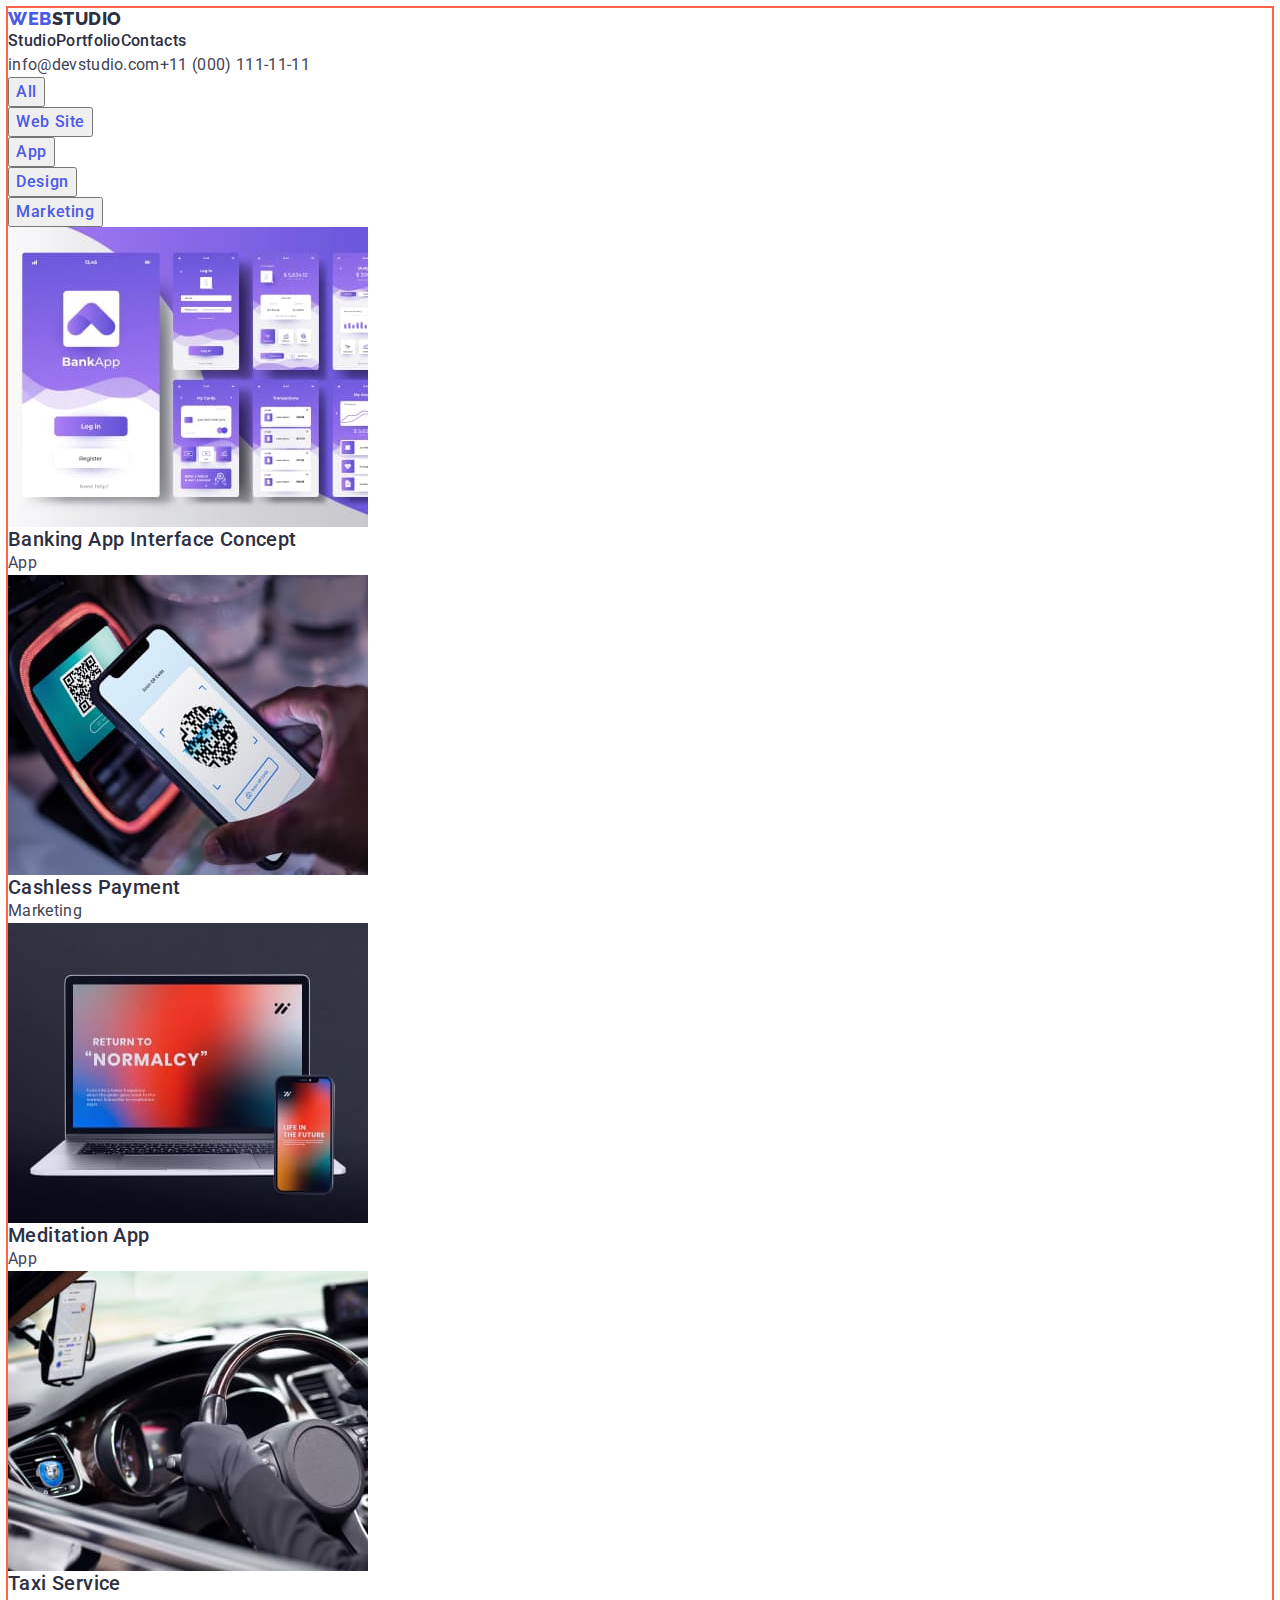
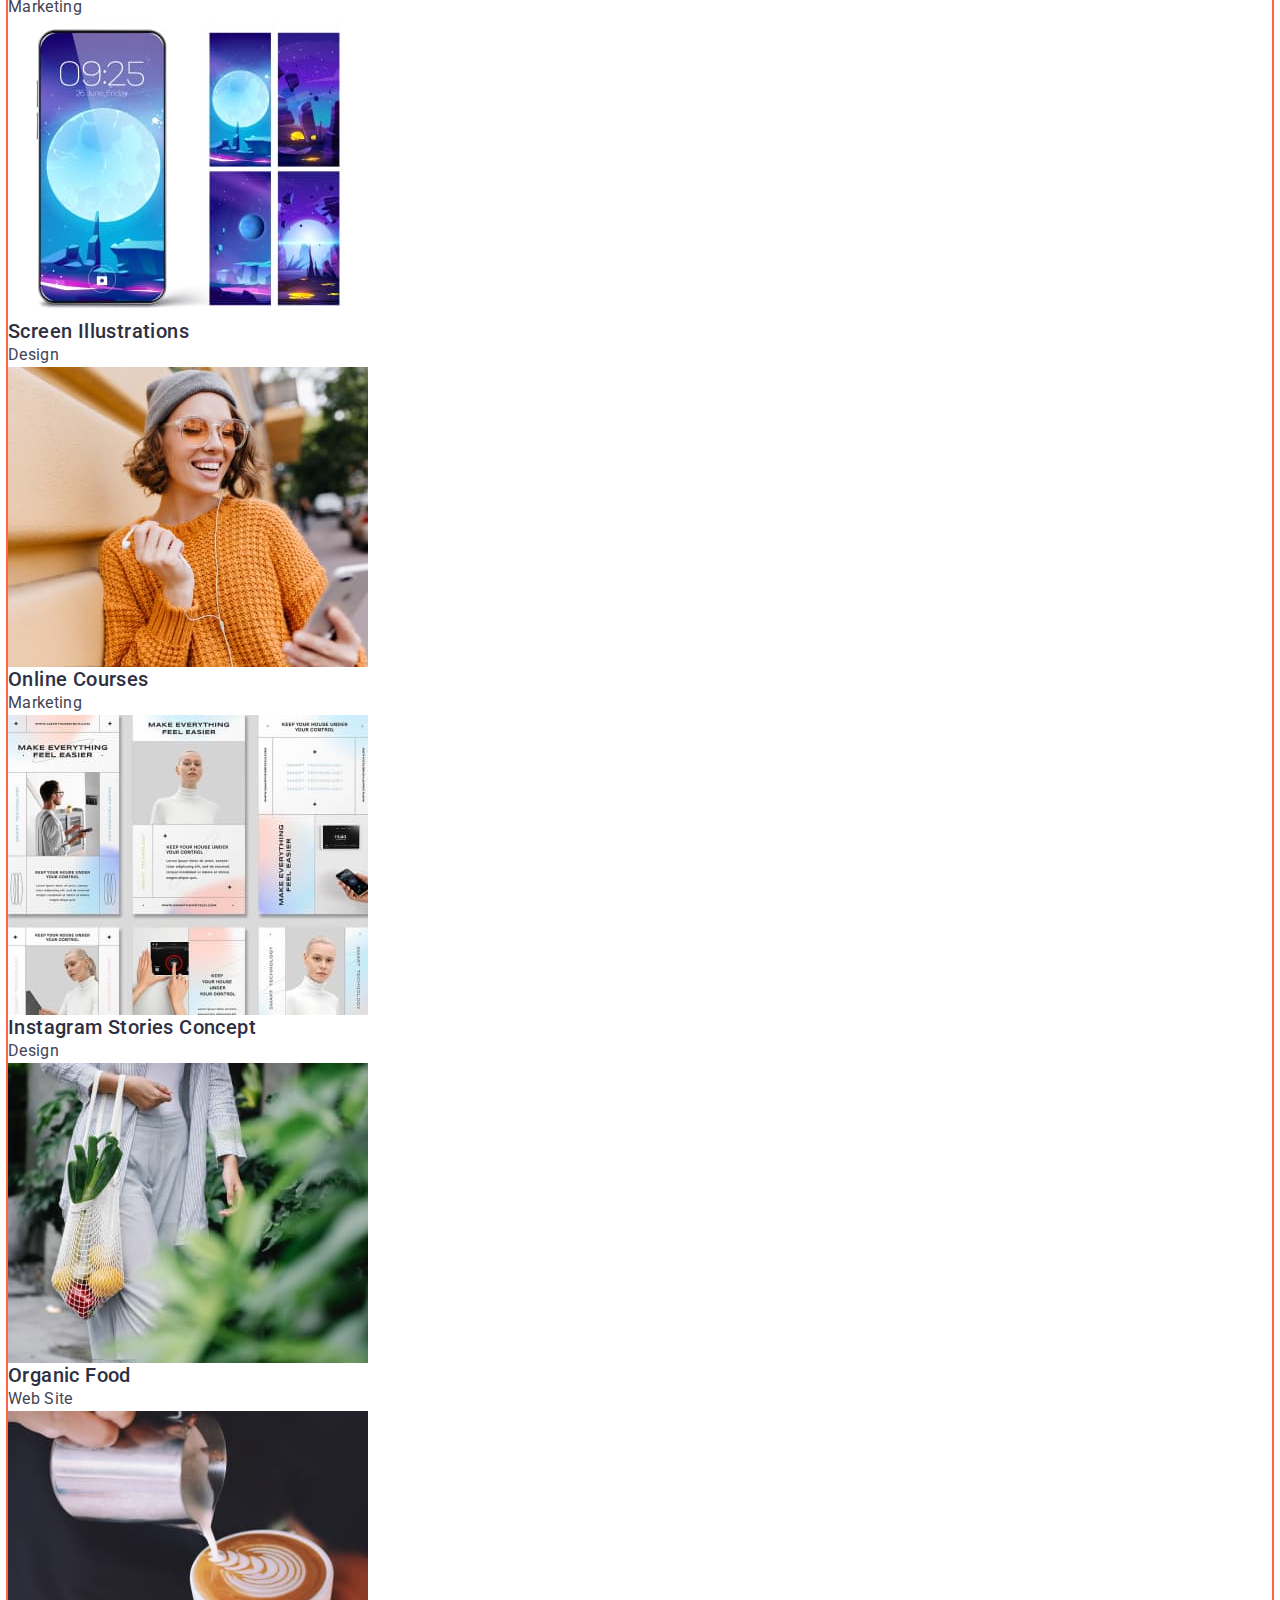
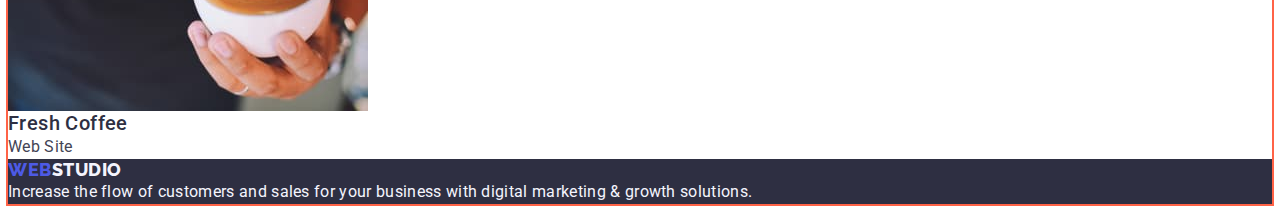
==== portfolio.html @ eedcb32e "Initial commit" ====
<!DOCTYPE html>
<html lang="en">
  <head>
    <meta charset="UTF-8" />
    <meta http-equiv="X-UA-Compatible" content="IE=edge" />
    <meta name="viewport" content="width=device-width, initial-scale=1.0" />
    <title>Portfolio</title>
    <link rel="preconnect" href="https://fonts.googleapis.com" />
    <link rel="preconnect" href="https://fonts.gstatic.com" crossorigin />
    <link
      href="https://fonts.googleapis.com/css2?family=Raleway:wght@800&family=Roboto:wght@400;500;700;900&display=swap"
      rel="stylesheet"
    />
    <link rel="stylesheet" href="./css/styles.css" />
  </head>
  <body>
    <header class="header">
      <nav class="nav">
        <a href="./index.html" class="header-logo link"
          >WEB<span class="header-logo-item">Studio</span></a
        >
        <ul class="header-list list">
          <li class="header-item">
            <a class="header-link link" href="./index.html">Studio</a>
          </li>
          <li class="header-item">
            <a class="header-link link" href="./portfolio.html">Portfolio</a>
          </li>
          <li class="header-item">
            <a class="header-link link" href="">Contacts</a>
          </li>
        </ul>
      </nav>
      <address class="address">
        <ul class="address-list list">
          <li class="address-item">
            <a class="address-link link" href="mailto:info@devstudio.com"
              >info@devstudio.com</a
            >
          </li>
          <li class="address-item">
            <a class="address-link link" href="tel:+110001111111"
              >+11 (000) 111-11-11</a
            >
          </li>
        </ul>
      </address>
    </header>
    <main>
      <section class="products">
        <h1 hidden class="products-title">products</h1>
        <ul class="filters-list list">
          <li class="filters-list-item">
            <button type="button" class="filters-btn">All</button>
          </li>
          <li class="filters-list-item">
            <button type="button" class="filters-btn">Web Site</button>
          </li>
          <li class="filters-list-item">
            <button type="button" class="filters-btn">App</button>
          </li>
          <li class="filters-list-item">
            <button type="button" class="filters-btn">Design</button>
          </li>
          <li class="filters-list-item">
            <button type="button" class="filters-btn">Marketing</button>
          </li>
        </ul>
        <ul class="products-list list">
          <li class="products-list-item">
            <a href="" class="products-link link">
              <img
                src="./images/img-bankingapp.jpg"
                alt="Banking App Interface Concept"
                width="360"
                height="300"
              />
              <h2 class="products-item-title">Banking App Interface Concept</h2>
              <p class="products-item-text">App</p></a
            >
          </li>
          <li class="products-list-item">
            <a href="" class="products-link link">
              <img
                src="./images/img-cashlesspayment.jpg"
                alt="Cashless Payment"
                width="360"
                height="300"
              />
              <h2 class="products-item-title">Cashless Payment</h2>
              <p class="products-item-text">Marketing</p></a
            >
          </li>
          <li class="products-list-item">
            <a href="" class="products-link link">
              <img
                src="./images/img-meditationapp.jpg"
                alt="Meditation App"
                width="360"
                height="300"
              />
              <h2 class="products-item-title">Meditation App</h2>
              <p class="products-item-text">App</p></a
            >
          </li>
          <li class="products-list-item">
            <a href="" class="products-link link">
              <img
                src="./images/img-taxiservice.jpg"
                alt="Taxi Service"
                width="360"
                height="300"
              />
              <h2 class="products-item-title">Taxi Service</h2>
              <p class="products-item-text">Marketing</p></a
            >
          </li>
          <li class="products-list-item">
            <a href="" class="products-link link">
              <img
                src="./images/img-screenillustrations.jpg"
                alt="Screen Illustrations"
                width="360"
                height="300"
              />
              <h2 class="products-item-title">Screen Illustrations</h2>
              <p class="products-item-text">Design</p></a
            >
          </li>
          <li class="products-list-item">
            <a href="" class="products-link link">
              <img
                src="./images/img-onlinecourses.jpg"
                alt="Online Courses"
                width="360"
                height="300"
              />
              <h2 class="products-item-title">Online Courses</h2>
              <p class="products-item-text">Marketing</p></a
            >
          </li>
          <li class="products-list-item">
            <a href="" class="products-link link">
              <img
                src="./images/img-instastoriesconcept.jpg"
                alt="Instagram Stories Concept"
                width="360"
                height="300"
              />
              <h2 class="products-item-title">Instagram Stories Concept</h2>
              <p class="products-item-text">Design</p></a
            >
          </li>
          <li class="products-list-item">
            <a href="" class="products-link link">
              <img
                src="./images/img-organicfood.jpg"
                alt="Organic Food"
                width="360"
                height="300"
              />
              <h2 class="products-item-title">Organic Food</h2>
              <p class="products-item-text">Web Site</p></a
            >
          </li>
          <li class="products-list-item">
            <a href="" class="products-link link">
              <img
                src="./images/img-freshcoffee.jpg"
                alt="Fresh Coffee"
                width="360"
                height="300"
              />
              <h2 class="products-item-title">Fresh Coffee</h2>
              <p class="products-item-text">Web Site</p></a
            >
          </li>
        </ul>
      </section>
    </main>
    <footer class="footer">
      <a href="./index.html" class="footer-logo link"
        >Web<span class="footer-logo-item">Studio</span></a
      >
      <p class="footer-text">
        Increase the flow of customers and sales for your business with digital
        marketing & growth solutions.
      </p>
    </footer>
  </body>
</html>
---- css/styles.css ----
html {
    box-sizing: border-box;
}

:root {
    --primary-text-color: #2E2F42;
    --secondary-text-color: #434455;
    --primary-accent-color: #4D5AE5;
    --secondary-accent-color: #404bbf;
    --primary-white-color: #FFFFFF;
    --secondary-white-color: #F4F4FD;
    --logo-color: #4D5AE5;
}

body {
background-color: #FFFFFF;
color: #434455;
font-family: 'Roboto', sans-serif; 
outline: 2px solid tomato;
}

/* --------------HEADER-------------- */

.header-logo {
font-family: 'Raleway', sans-serif;
    font-weight: 800;
    font-size: 18px;
    line-height: 1.17;
    display: flex;
    align-items: center;
    letter-spacing: 0.03em;
    text-transform: uppercase;
    color: var(--logo-color);
}

.link {
text-decoration: none;
}

.header-logo-item {
    color: var(--primary-text-color);
}

.list {
    list-style: none;
    margin: 0;
    padding: 0;
}

h1,h2,h3,h4,h5,h6,p {
    margin: 0;
}

ul {
    padding-left: 0;
    margin: 0;
}

address {
    font-style: normal;
}

button {
    cursor: pointer;
}

.container {
    margin: 0 auto;
    outline: 2px solid red;
}

img {
    display: block;
}

.header-list {
    display: flex;
}

.header-link {
    display: block;
    font-weight: 500;
        font-size: 16px;
        line-height: 1.5;   
        letter-spacing: 0.02em; 
        color: var(--primary-text-color);
}

.header-link:hover,
.header-link:focus {
color: var(--secondary-accent-color);
}

.address-list {
    display: flex;
}

.address-link {
    display: block;
        font-size: 16px;
        line-height: 1.5;
        letter-spacing: 0.02em;
        color: var(--secondary-text-color);
}

.address-link:hover,
.address-link:focus {
    color: var(--secondary-accent-color);
}

/** -------------------------MAIN-PAGE------------------------- */
/* --------------HERO-------------- */

.hero {
    background-color: var(--primary-text-color);
}

.hero-title {
        font-size: 56px;
        line-height: 1.07;
        text-align: center;
        letter-spacing: 0.02em; 
        color: var(--primary-white-color);
}

.hero-btn {
    font-family: inherit;
    font-weight: 500;
        font-size: 16px;
        line-height: 1.5;
        display: flex;
        align-items: center;
        letter-spacing: 0.04em;
        color: var(--primary-white-color);
        background-color: var(--primary-accent-color);
}

.hero-btn:hover,
.hero-btn:focus {
    color: var(--primary-white-color);
    background-color: var(--secondary-accent-color);
}

/* --------------ABOUT-------------- */

.about-item-title {
    font-weight: 500;
        font-size: 20px;
        line-height: 1.2;
        letter-spacing: 0.02em;
        color: var(--primary-text-color);
}

.about-item-text {
    font-size: 16px;
        line-height: 1.5;
        letter-spacing: 0.02em;
        color: var(--secondary-text-color);
}

/* --------------FUNCTIONS-------------- */

.functions-title {
    font-size: 36px;
        line-height: 1.11;
        text-align: center;
        letter-spacing: 0.02em;
        text-transform: capitalize;
        color: var(--primary-text-color);
}


/* --------------TEAM-------------- */

.team-title {
    font-size: 36px;
        line-height: 1.11;
        text-align: center;
        letter-spacing: 0.02em;
        text-transform: capitalize;
        color: var(--primary-text-color);
}

.team-img-name {
    font-weight: 500;
        font-size: 20px;
        line-height: 1.2;
        text-align: center;
        letter-spacing: 0.02em;
        color: var(--primary-text-color);
}

.team-img-text {
    font-size: 16px;
        line-height: 1.5;
        text-align: center;
        letter-spacing: 0.02em;
        color: var(--secondary-text-color);
}

/** -------------------------PORTFOLIO------------------------- */
/* --------------PRODUCTS-------------- */

.filters-btn {
    font-family: inherit;
    font-weight: 500;
    font-size: 16px;
    line-height: 1.5;
    display: flex;
    align-items: center;
    text-align: center;
    letter-spacing: 0.04em;
    color: var(--primary-accent-color);
    cursor: pointer;
}

.filters-btn:hover,
.filters-btn:focus {
    background-color: var(--secondary-accent-color);
    color: var(--primary-white-color);
}

.products-item-title {
    font-weight: 500;
        font-size: 20px;
        line-height: 1.2;
        letter-spacing: 0.02em;
        color: var(--primary-text-color);
}

.products-item-text {
    font-size: 16px;
        line-height: 1.5;
        letter-spacing: 0.02em;
        color: var(--secondary-text-color);
}

/* --------------FOOTER-------------- */

.footer {
    background-color: var(--primary-text-color);
}

.footer-logo {
    font-family: 'Raleway', sans-serif;
        font-weight: 800;
        font-size: 18px;
        line-height: 1.17;
        display: flex;
        align-items: center;
        letter-spacing: 0.03em;
        text-transform: uppercase;
        color: var(--logo-color);
}

.footer-logo-item {
    color: var(--secondary-white-color);
}

.footer-text {
font-size: 16px;
    line-height: 1.5;
    letter-spacing: 0.02em;
    color: var(--secondary-white-color);
}
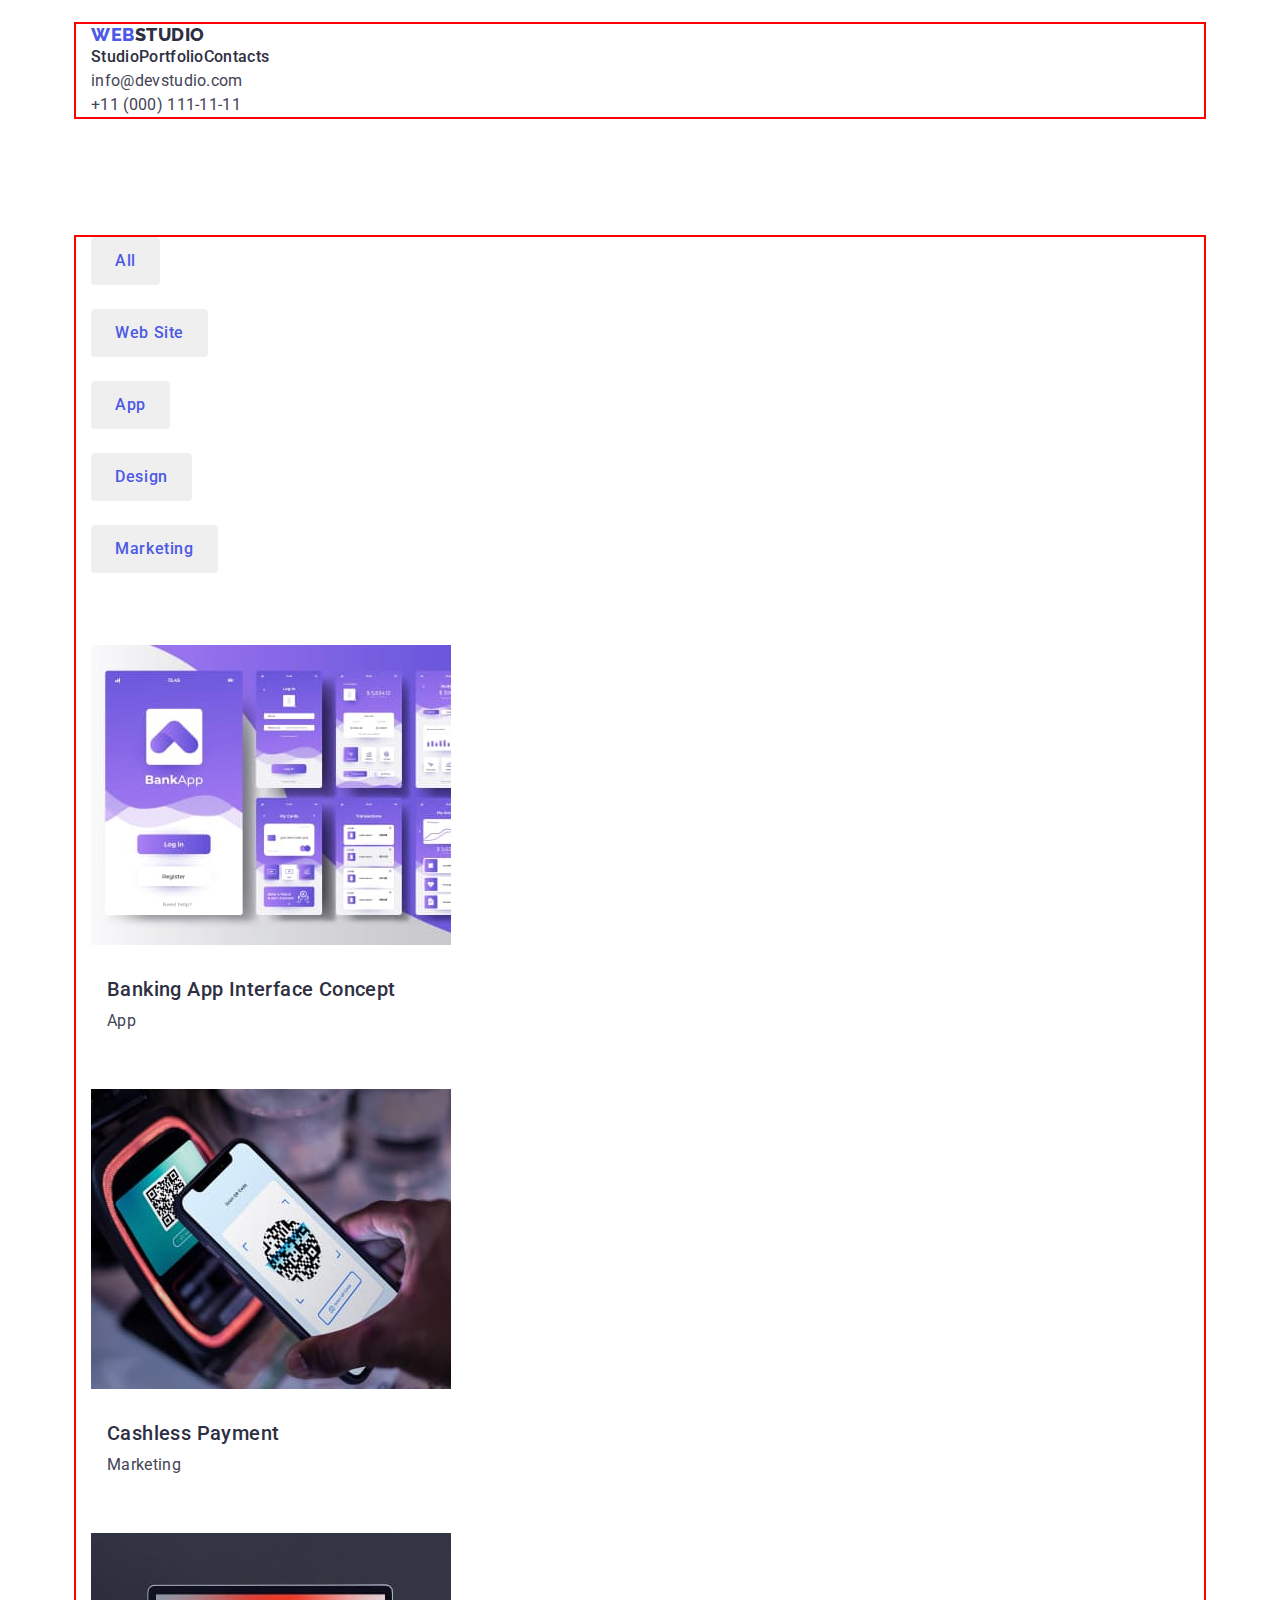
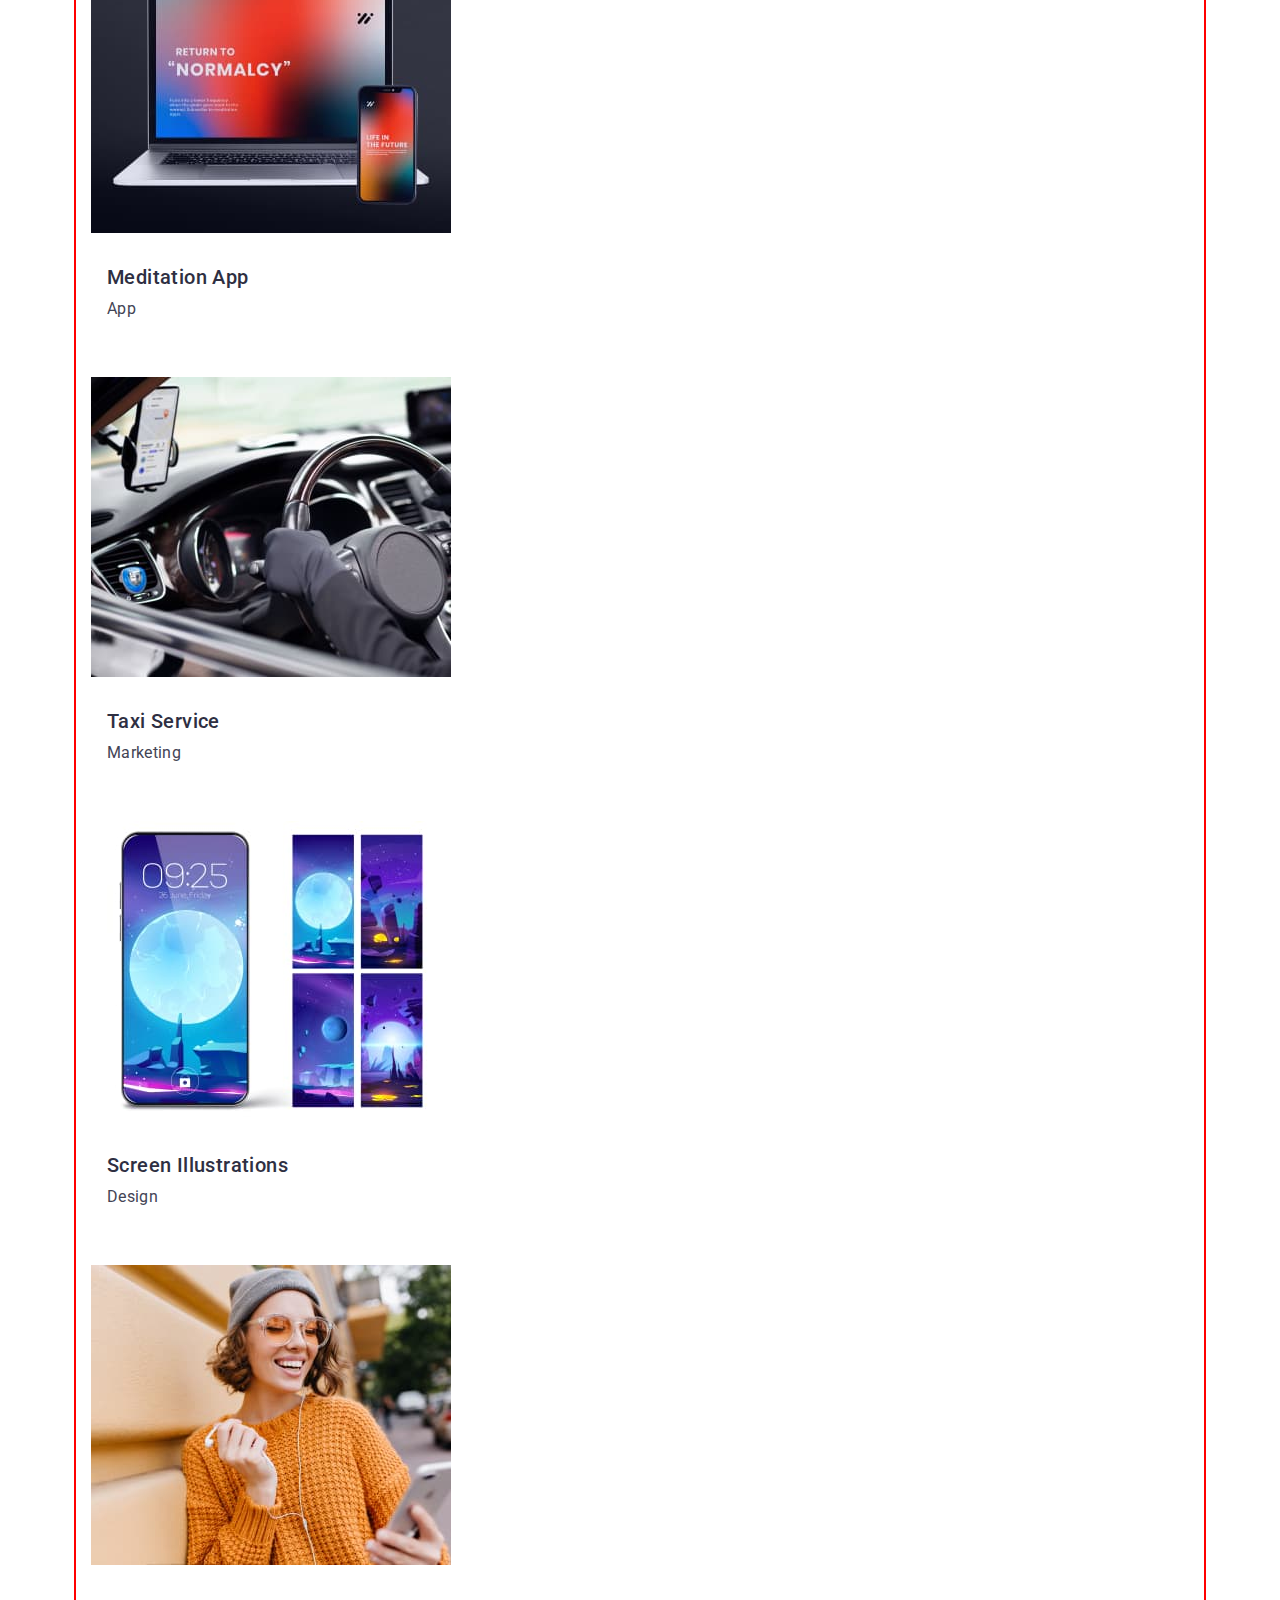
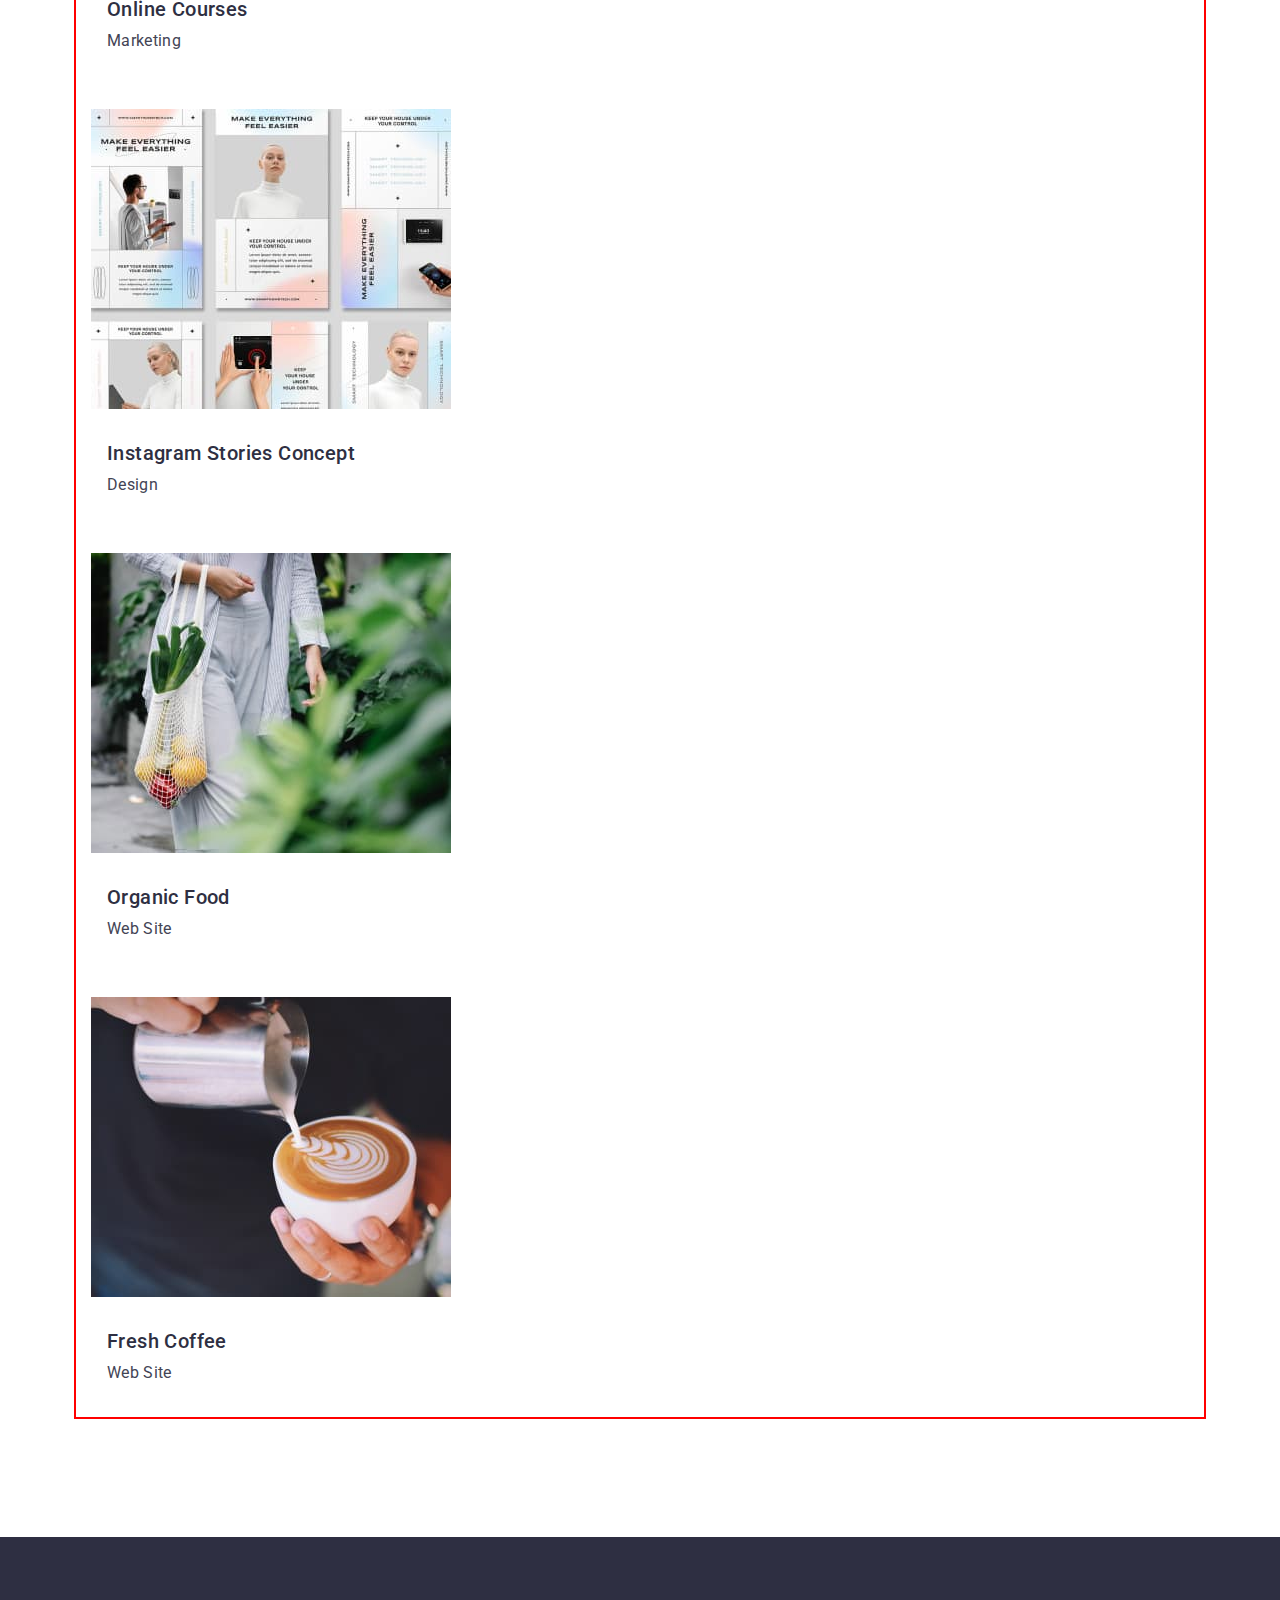
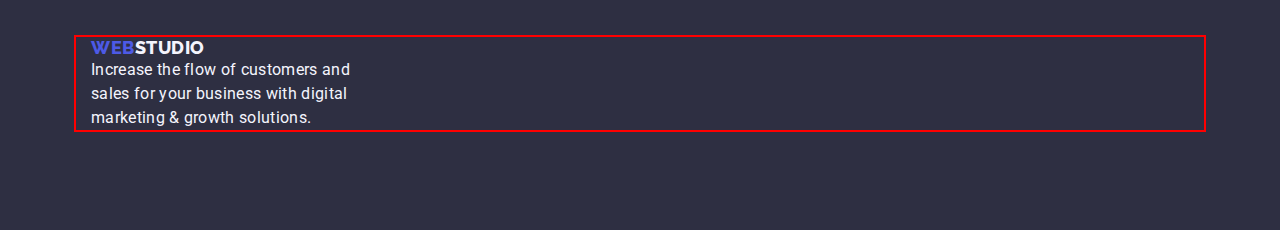
==== commit 9e3b263d: "create block-model" ====
--- a/portfolio.html
+++ b/portfolio.html
@@ -11,181 +11,193 @@
       href="https://fonts.googleapis.com/css2?family=Raleway:wght@800&family=Roboto:wght@400;500;700;900&display=swap"
       rel="stylesheet"
     />
+    <link
+      rel="stylesheet"
+      href="https://cdnjs.cloudflare.com/ajax/libs/modern-normalize/1.1.0/modern-normalize.min.css"
+    />
     <link rel="stylesheet" href="./css/styles.css" />
   </head>
   <body>
-    <header class="header">
-      <nav class="nav">
-        <a href="./index.html" class="header-logo link"
-          >WEB<span class="header-logo-item">Studio</span></a
-        >
-        <ul class="header-list list">
-          <li class="header-item">
-            <a class="header-link link" href="./index.html">Studio</a>
-          </li>
-          <li class="header-item">
-            <a class="header-link link" href="./portfolio.html">Portfolio</a>
-          </li>
-          <li class="header-item">
-            <a class="header-link link" href="">Contacts</a>
-          </li>
-        </ul>
-      </nav>
-      <address class="address">
-        <ul class="address-list list">
-          <li class="address-item">
-            <a class="address-link link" href="mailto:info@devstudio.com"
-              >info@devstudio.com</a
-            >
-          </li>
-          <li class="address-item">
-            <a class="address-link link" href="tel:+110001111111"
-              >+11 (000) 111-11-11</a
-            >
-          </li>
-        </ul>
-      </address>
+    <header class="header-portfolio">
+      <div class="container header-container">
+        <nav class="nav">
+          <a href="./index.html" class="header-logo link"
+            >WEB<span class="header-logo-item">Studio</span></a
+          >
+          <ul class="header-list list">
+            <li class="header-item">
+              <a class="header-link link" href="./index.html">Studio</a>
+            </li>
+            <li class="header-item">
+              <a class="header-link link" href="./portfolio.html">Portfolio</a>
+            </li>
+            <li class="header-item">
+              <a class="header-link link" href="">Contacts</a>
+            </li>
+          </ul>
+        </nav>
+        <address class="address">
+          <ul class="address-list list">
+            <li class="address-item">
+              <a class="address-link link" href="mailto:info@devstudio.com"
+                >info@devstudio.com</a
+              >
+            </li>
+            <li class="address-item">
+              <a class="address-link link" href="tel:+110001111111"
+                >+11 (000) 111-11-11</a
+              >
+            </li>
+          </ul>
+        </address>
+      </div>
     </header>
     <main>
       <section class="products">
-        <h1 hidden class="products-title">products</h1>
-        <ul class="filters-list list">
-          <li class="filters-list-item">
-            <button type="button" class="filters-btn">All</button>
-          </li>
-          <li class="filters-list-item">
-            <button type="button" class="filters-btn">Web Site</button>
-          </li>
-          <li class="filters-list-item">
-            <button type="button" class="filters-btn">App</button>
-          </li>
-          <li class="filters-list-item">
-            <button type="button" class="filters-btn">Design</button>
-          </li>
-          <li class="filters-list-item">
-            <button type="button" class="filters-btn">Marketing</button>
-          </li>
-        </ul>
-        <ul class="products-list list">
-          <li class="products-list-item">
-            <a href="" class="products-link link">
-              <img
-                src="./images/img-bankingapp.jpg"
-                alt="Banking App Interface Concept"
-                width="360"
-                height="300"
-              />
-              <h2 class="products-item-title">Banking App Interface Concept</h2>
-              <p class="products-item-text">App</p></a
-            >
-          </li>
-          <li class="products-list-item">
-            <a href="" class="products-link link">
-              <img
-                src="./images/img-cashlesspayment.jpg"
-                alt="Cashless Payment"
-                width="360"
-                height="300"
-              />
-              <h2 class="products-item-title">Cashless Payment</h2>
-              <p class="products-item-text">Marketing</p></a
-            >
-          </li>
-          <li class="products-list-item">
-            <a href="" class="products-link link">
-              <img
-                src="./images/img-meditationapp.jpg"
-                alt="Meditation App"
-                width="360"
-                height="300"
-              />
-              <h2 class="products-item-title">Meditation App</h2>
-              <p class="products-item-text">App</p></a
-            >
-          </li>
-          <li class="products-list-item">
-            <a href="" class="products-link link">
-              <img
-                src="./images/img-taxiservice.jpg"
-                alt="Taxi Service"
-                width="360"
-                height="300"
-              />
-              <h2 class="products-item-title">Taxi Service</h2>
-              <p class="products-item-text">Marketing</p></a
-            >
-          </li>
-          <li class="products-list-item">
-            <a href="" class="products-link link">
-              <img
-                src="./images/img-screenillustrations.jpg"
-                alt="Screen Illustrations"
-                width="360"
-                height="300"
-              />
-              <h2 class="products-item-title">Screen Illustrations</h2>
-              <p class="products-item-text">Design</p></a
-            >
-          </li>
-          <li class="products-list-item">
-            <a href="" class="products-link link">
-              <img
-                src="./images/img-onlinecourses.jpg"
-                alt="Online Courses"
-                width="360"
-                height="300"
-              />
-              <h2 class="products-item-title">Online Courses</h2>
-              <p class="products-item-text">Marketing</p></a
-            >
-          </li>
-          <li class="products-list-item">
-            <a href="" class="products-link link">
-              <img
-                src="./images/img-instastoriesconcept.jpg"
-                alt="Instagram Stories Concept"
-                width="360"
-                height="300"
-              />
-              <h2 class="products-item-title">Instagram Stories Concept</h2>
-              <p class="products-item-text">Design</p></a
-            >
-          </li>
-          <li class="products-list-item">
-            <a href="" class="products-link link">
-              <img
-                src="./images/img-organicfood.jpg"
-                alt="Organic Food"
-                width="360"
-                height="300"
-              />
-              <h2 class="products-item-title">Organic Food</h2>
-              <p class="products-item-text">Web Site</p></a
-            >
-          </li>
-          <li class="products-list-item">
-            <a href="" class="products-link link">
-              <img
-                src="./images/img-freshcoffee.jpg"
-                alt="Fresh Coffee"
-                width="360"
-                height="300"
-              />
-              <h2 class="products-item-title">Fresh Coffee</h2>
-              <p class="products-item-text">Web Site</p></a
-            >
-          </li>
-        </ul>
+        <div class="container">
+          <h1 hidden class="products-title">products</h1>
+          <ul class="filters-list list">
+            <li class="filters-list-item">
+              <button type="button" class="filters-btn">All</button>
+            </li>
+            <li class="filters-list-item">
+              <button type="button" class="filters-btn">Web Site</button>
+            </li>
+            <li class="filters-list-item">
+              <button type="button" class="filters-btn">App</button>
+            </li>
+            <li class="filters-list-item">
+              <button type="button" class="filters-btn">Design</button>
+            </li>
+            <li class="filters-list-item">
+              <button type="button" class="filters-btn">Marketing</button>
+            </li>
+          </ul>
+          <ul class="products-list list">
+            <li class="products-list-item">
+              <a href="" class="products-link link">
+                <img
+                  src="./images/img-bankingapp.jpg"
+                  alt="Banking App Interface Concept"
+                  width="360"
+                  height="300"
+                />
+                <h2 class="products-item-title">
+                  Banking App Interface Concept
+                </h2>
+                <p class="products-item-text">App</p></a
+              >
+            </li>
+            <li class="products-list-item">
+              <a href="" class="products-link link">
+                <img
+                  src="./images/img-cashlesspayment.jpg"
+                  alt="Cashless Payment"
+                  width="360"
+                  height="300"
+                />
+                <h2 class="products-item-title">Cashless Payment</h2>
+                <p class="products-item-text">Marketing</p></a
+              >
+            </li>
+            <li class="products-list-item">
+              <a href="" class="products-link link">
+                <img
+                  src="./images/img-meditationapp.jpg"
+                  alt="Meditation App"
+                  width="360"
+                  height="300"
+                />
+                <h2 class="products-item-title">Meditation App</h2>
+                <p class="products-item-text">App</p></a
+              >
+            </li>
+            <li class="products-list-item">
+              <a href="" class="products-link link">
+                <img
+                  src="./images/img-taxiservice.jpg"
+                  alt="Taxi Service"
+                  width="360"
+                  height="300"
+                />
+                <h2 class="products-item-title">Taxi Service</h2>
+                <p class="products-item-text">Marketing</p></a
+              >
+            </li>
+            <li class="products-list-item">
+              <a href="" class="products-link link">
+                <img
+                  src="./images/img-screenillustrations.jpg"
+                  alt="Screen Illustrations"
+                  width="360"
+                  height="300"
+                />
+                <h2 class="products-item-title">Screen Illustrations</h2>
+                <p class="products-item-text">Design</p></a
+              >
+            </li>
+            <li class="products-list-item">
+              <a href="" class="products-link link">
+                <img
+                  src="./images/img-onlinecourses.jpg"
+                  alt="Online Courses"
+                  width="360"
+                  height="300"
+                />
+                <h2 class="products-item-title">Online Courses</h2>
+                <p class="products-item-text">Marketing</p></a
+              >
+            </li>
+            <li class="products-list-item">
+              <a href="" class="products-link link">
+                <img
+                  src="./images/img-instastoriesconcept.jpg"
+                  alt="Instagram Stories Concept"
+                  width="360"
+                  height="300"
+                />
+                <h2 class="products-item-title">Instagram Stories Concept</h2>
+                <p class="products-item-text">Design</p></a
+              >
+            </li>
+            <li class="products-list-item">
+              <a href="" class="products-link link">
+                <img
+                  src="./images/img-organicfood.jpg"
+                  alt="Organic Food"
+                  width="360"
+                  height="300"
+                />
+                <h2 class="products-item-title">Organic Food</h2>
+                <p class="products-item-text">Web Site</p></a
+              >
+            </li>
+            <li class="products-list-item">
+              <a href="" class="products-link link">
+                <img
+                  src="./images/img-freshcoffee.jpg"
+                  alt="Fresh Coffee"
+                  width="360"
+                  height="300"
+                />
+                <h2 class="products-item-title">Fresh Coffee</h2>
+                <p class="products-item-text">Web Site</p></a
+              >
+            </li>
+          </ul>
+        </div>
       </section>
     </main>
     <footer class="footer">
-      <a href="./index.html" class="footer-logo link"
-        >Web<span class="footer-logo-item">Studio</span></a
-      >
-      <p class="footer-text">
-        Increase the flow of customers and sales for your business with digital
-        marketing & growth solutions.
-      </p>
+      <div class="container">
+        <a href="./index.html" class="footer-logo link"
+          >Web<span class="footer-logo-item">Studio</span></a
+        >
+        <p class="footer-text">
+          Increase the flow of customers and sales for your business with
+          digital marketing & growth solutions.
+        </p>
+      </div>
     </footer>
   </body>
 </html>
--- a/css/styles.css
+++ b/css/styles.css
@@ -1,7 +1,3 @@
-html {
-    box-sizing: border-box;
-}
-
 :root {
     --primary-text-color: #2E2F42;
     --secondary-text-color: #434455;
@@ -15,62 +11,82 @@
 body {
 background-color: #FFFFFF;
 color: #434455;
-font-family: 'Roboto', sans-serif; 
-outline: 2px solid tomato;
-}
+font-family: 'Roboto', sans-serif;
+}
+
+.link {
+    text-decoration: none;
+}
+
+.list {
+    list-style: none;
+    margin: 0;
+    padding: 0;
+}
+
+h1,
+h2,
+h3,
+h4,
+h5,
+h6,
+p {
+    margin: 0;
+}
+
+ul {
+    padding-left: 0;
+    margin: 0;
+}
+
+.header {
+    padding-top: 24px;
+    padding-bottom: 24px;
+}
+
+address {
+    font-style: normal;
+}
+
+button {
+    cursor: pointer;
+}
+
+img {
+    display: block;
+}
+
+.container {
+    width: 1128px;
+    padding-left: 15px;
+    padding-right: 15px;
+    margin-right: auto;
+    margin-left: auto;
+    outline: 2px solid red;
+}
+
+/* .main-nav {
+display: flex;
+align-items: center;
+justify-content: space-between;
+} */
 
 /* --------------HEADER-------------- */
 
 .header-logo {
+    display: flex;
 font-family: 'Raleway', sans-serif;
     font-weight: 800;
     font-size: 18px;
     line-height: 1.17;
-    display: flex;
     align-items: center;
     letter-spacing: 0.03em;
     text-transform: uppercase;
     color: var(--logo-color);
 }
 
-.link {
-text-decoration: none;
-}
-
 .header-logo-item {
     color: var(--primary-text-color);
-}
-
-.list {
-    list-style: none;
-    margin: 0;
-    padding: 0;
-}
-
-h1,h2,h3,h4,h5,h6,p {
-    margin: 0;
-}
-
-ul {
-    padding-left: 0;
-    margin: 0;
-}
-
-address {
-    font-style: normal;
-}
-
-button {
-    cursor: pointer;
-}
-
-.container {
-    margin: 0 auto;
-    outline: 2px solid red;
-}
-
-img {
-    display: block;
 }
 
 .header-list {
@@ -91,9 +107,9 @@
 color: var(--secondary-accent-color);
 }
 
-.address-list {
+/* .address-list {
     display: flex;
-}
+} */
 
 .address-link {
     display: block;
@@ -113,9 +129,14 @@
 
 .hero {
     background-color: var(--primary-text-color);
+    padding-top: 188px;
+    padding-bottom: 292px;
 }
 
 .hero-title {
+    max-width: 496px;
+        margin-left: auto;
+        margin-right: auto;
         font-size: 56px;
         line-height: 1.07;
         text-align: center;
@@ -124,11 +145,18 @@
 }
 
 .hero-btn {
+    display: block;
+    margin-left: auto;
+    margin-right: auto;
+    margin-top: 48px;
+    padding: 16px 32px;
+    border: 1.6px solid var(--primary-accent-color);
+    border-radius: 4px;
+
     font-family: inherit;
     font-weight: 500;
         font-size: 16px;
         line-height: 1.5;
-        display: flex;
         align-items: center;
         letter-spacing: 0.04em;
         color: var(--primary-white-color);
@@ -143,6 +171,15 @@
 
 /* --------------ABOUT-------------- */
 
+.about {
+    padding-top: 120px;
+    padding-bottom: 120px;
+}
+
+.about-item:not(:last-child) {
+    margin-bottom: 24px;
+}
+
 .about-item-title {
     font-weight: 500;
         font-size: 20px;
@@ -160,7 +197,12 @@
 
 /* --------------FUNCTIONS-------------- */
 
+.functions {
+    padding-bottom: 120px;
+}
+
 .functions-title {
+    margin-bottom: 72px;
     font-size: 36px;
         line-height: 1.11;
         text-align: center;
@@ -169,10 +211,20 @@
         color: var(--primary-text-color);
 }
 
+.functions-item:not(:last-child) {
+    margin-bottom: 24px;
+}
+
 
 /* --------------TEAM-------------- */
 
+.team {
+    padding-top: 120px;
+    padding-bottom: 120px;
+}
+
 .team-title {
+    margin-bottom: 72px;
     font-size: 36px;
         line-height: 1.11;
         text-align: center;
@@ -181,27 +233,56 @@
         color: var(--primary-text-color);
 }
 
+.team-list-item:not(:last-child) {
+    margin-bottom: 24px;
+}
+
 .team-img-name {
+    margin-bottom: 8px;
+}
+
+.team-img-name {
+    padding-left: 65px;
+    padding-right: 65px;
+    padding-top: 32px;
     font-weight: 500;
         font-size: 20px;
         line-height: 1.2;
-        text-align: center;
         letter-spacing: 0.02em;
         color: var(--primary-text-color);
 }
 
 .team-img-text {
+    padding-left: 65px;
+    padding-right: 65px;
+    padding-bottom: 32px;
     font-size: 16px;
         line-height: 1.5;
-        text-align: center;
         letter-spacing: 0.02em;
         color: var(--secondary-text-color);
 }
 
 /** -------------------------PORTFOLIO------------------------- */
+
+/* --------------HEADER--------------- */
+
+.header-portfolio {
+    padding-top: 24px;
+    padding-bottom: 24px;
+}
+
 /* --------------PRODUCTS-------------- */
 
+.products {
+    padding-top: 96px;
+    padding-bottom: 120px;
+}
+
 .filters-btn {
+    display: block;
+    padding: 12px 24px;
+    border-radius: 4px;
+    border: 1.6 solid var(--primary-accent-color);
     font-family: inherit;
     font-weight: 500;
     font-size: 16px;
@@ -220,8 +301,25 @@
     color: var(--primary-white-color);
 }
 
+.filters-list {
+margin-bottom: 72px;
+}
+
+.filters-list-item:not(:last-child) {
+    margin-bottom: 24px;
+}
+
+.products-list-item:not(:last-child) {
+    margin-bottom: 24px;
+}
+
+
 .products-item-title {
-    font-weight: 500;
+    padding-top: 32px;
+    padding-right: 54px;
+    padding-left: 16px;
+    font-weight: 500;
+    margin-bottom: 8px;
         font-size: 20px;
         line-height: 1.2;
         letter-spacing: 0.02em;
@@ -229,6 +327,8 @@
 }
 
 .products-item-text {
+    padding-bottom: 32px;
+    padding-left: 16px;
     font-size: 16px;
         line-height: 1.5;
         letter-spacing: 0.02em;
@@ -238,6 +338,8 @@
 /* --------------FOOTER-------------- */
 
 .footer {
+    padding-top: 100px;
+    padding-bottom: 100px;
     background-color: var(--primary-text-color);
 }
 
@@ -258,6 +360,7 @@
 }
 
 .footer-text {
+    max-width: 264px;
 font-size: 16px;
     line-height: 1.5;
     letter-spacing: 0.02em;
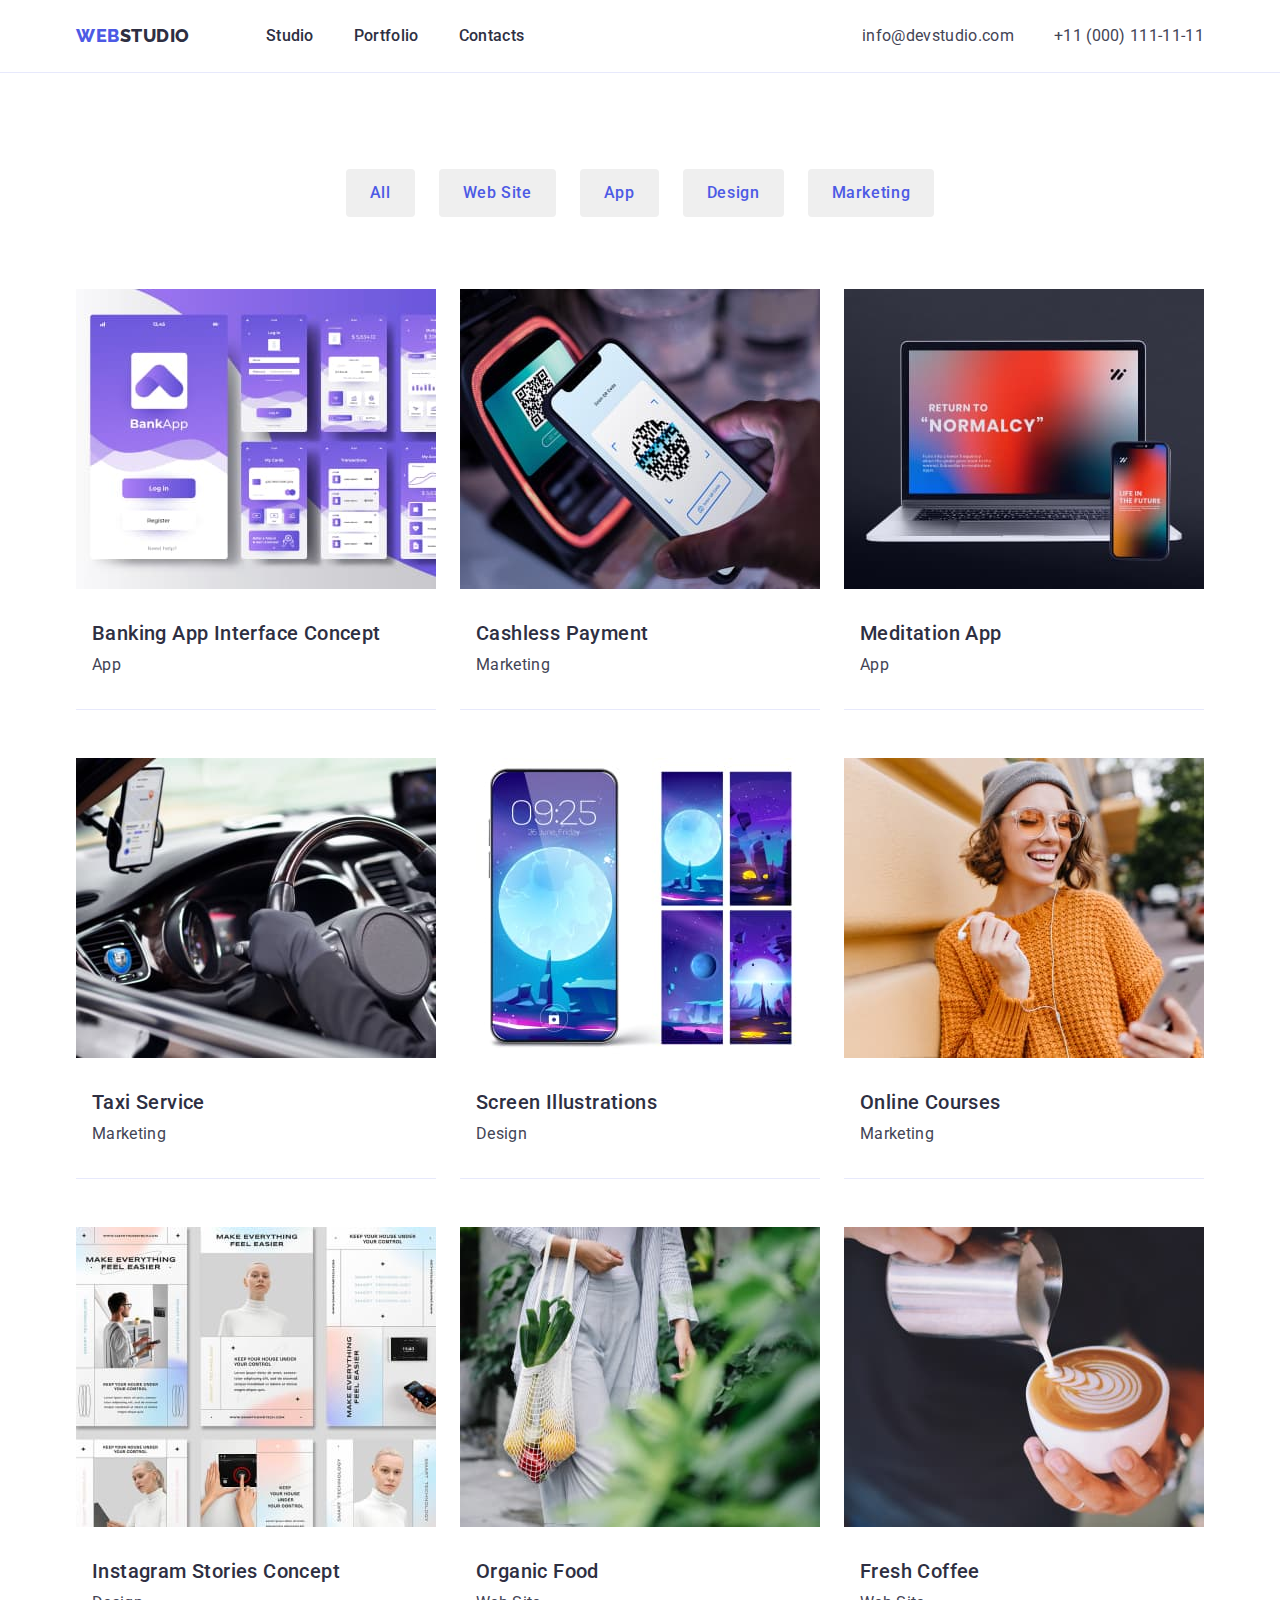
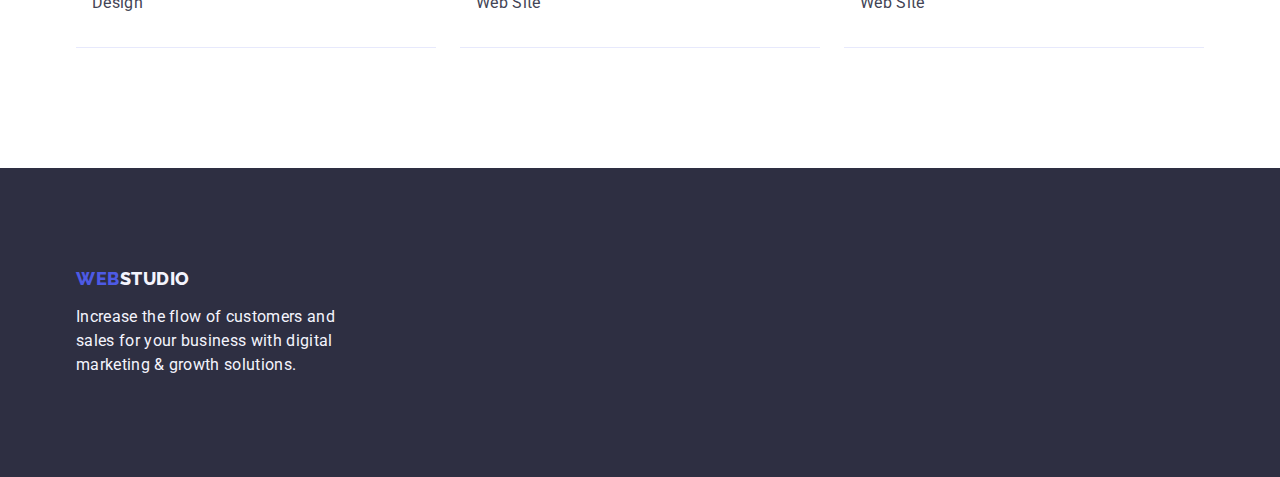
==== commit ca2ebfbb: "update hw-3" ====
--- a/portfolio.html
+++ b/portfolio.html
@@ -82,11 +82,13 @@
                   width="360"
                   height="300"
                 />
-                <h2 class="products-item-title">
-                  Banking App Interface Concept
-                </h2>
-                <p class="products-item-text">App</p></a
-              >
+                <div class="products-list-description">
+                  <h2 class="products-item-title">
+                    Banking App Interface Concept
+                  </h2>
+                  <p class="products-item-text">App</p>
+                </div>
+              </a>
             </li>
             <li class="products-list-item">
               <a href="" class="products-link link">
@@ -96,9 +98,11 @@
                   width="360"
                   height="300"
                 />
-                <h2 class="products-item-title">Cashless Payment</h2>
-                <p class="products-item-text">Marketing</p></a
-              >
+                <div class="products-list-description">
+                  <h2 class="products-item-title">Cashless Payment</h2>
+                  <p class="products-item-text">Marketing</p>
+                </div>
+              </a>
             </li>
             <li class="products-list-item">
               <a href="" class="products-link link">
@@ -108,9 +112,11 @@
                   width="360"
                   height="300"
                 />
-                <h2 class="products-item-title">Meditation App</h2>
-                <p class="products-item-text">App</p></a
-              >
+                <div class="products-list-description">
+                  <h2 class="products-item-title">Meditation App</h2>
+                  <p class="products-item-text">App</p>
+                </div>
+              </a>
             </li>
             <li class="products-list-item">
               <a href="" class="products-link link">
@@ -120,9 +126,11 @@
                   width="360"
                   height="300"
                 />
-                <h2 class="products-item-title">Taxi Service</h2>
-                <p class="products-item-text">Marketing</p></a
-              >
+                <div class="products-list-description">
+                  <h2 class="products-item-title">Taxi Service</h2>
+                  <p class="products-item-text">Marketing</p>
+                </div>
+              </a>
             </li>
             <li class="products-list-item">
               <a href="" class="products-link link">
@@ -132,9 +140,11 @@
                   width="360"
                   height="300"
                 />
-                <h2 class="products-item-title">Screen Illustrations</h2>
-                <p class="products-item-text">Design</p></a
-              >
+                <div class="products-list-description">
+                  <h2 class="products-item-title">Screen Illustrations</h2>
+                  <p class="products-item-text">Design</p>
+                </div>
+              </a>
             </li>
             <li class="products-list-item">
               <a href="" class="products-link link">
@@ -144,9 +154,11 @@
                   width="360"
                   height="300"
                 />
-                <h2 class="products-item-title">Online Courses</h2>
-                <p class="products-item-text">Marketing</p></a
-              >
+                <div class="products-list-description">
+                  <h2 class="products-item-title">Online Courses</h2>
+                  <p class="products-item-text">Marketing</p>
+                </div>
+              </a>
             </li>
             <li class="products-list-item">
               <a href="" class="products-link link">
@@ -156,9 +168,11 @@
                   width="360"
                   height="300"
                 />
-                <h2 class="products-item-title">Instagram Stories Concept</h2>
-                <p class="products-item-text">Design</p></a
-              >
+                <div class="products-list-description">
+                  <h2 class="products-item-title">Instagram Stories Concept</h2>
+                  <p class="products-item-text">Design</p>
+                </div>
+              </a>
             </li>
             <li class="products-list-item">
               <a href="" class="products-link link">
@@ -168,9 +182,11 @@
                   width="360"
                   height="300"
                 />
-                <h2 class="products-item-title">Organic Food</h2>
-                <p class="products-item-text">Web Site</p></a
-              >
+                <div class="products-list-description">
+                  <h2 class="products-item-title">Organic Food</h2>
+                  <p class="products-item-text">Web Site</p>
+                </div>
+              </a>
             </li>
             <li class="products-list-item">
               <a href="" class="products-link link">
@@ -180,9 +196,11 @@
                   width="360"
                   height="300"
                 />
-                <h2 class="products-item-title">Fresh Coffee</h2>
-                <p class="products-item-text">Web Site</p></a
-              >
+                <div class="products-list-description">
+                  <h2 class="products-item-title">Fresh Coffee</h2>
+                  <p class="products-item-text">Web Site</p>
+                </div>
+              </a>
             </li>
           </ul>
         </div>
--- a/css/styles.css
+++ b/css/styles.css
@@ -39,9 +39,10 @@
     margin: 0;
 }
 
-.header {
+header {
     padding-top: 24px;
     padding-bottom: 24px;
+    border-bottom: 1px solid #E7E9FC;
 }
 
 address {
@@ -54,27 +55,32 @@
 
 img {
     display: block;
+    max-width: 100%;
 }
 
 .container {
-    width: 1128px;
+    width: 1158px;
     padding-left: 15px;
     padding-right: 15px;
     margin-right: auto;
     margin-left: auto;
-    outline: 2px solid red;
-}
-
-/* .main-nav {
-display: flex;
-align-items: center;
-justify-content: space-between;
-} */
+    /* outline: 2px solid red; */
+}
 
 /* --------------HEADER-------------- */
 
+.header-container {
+    display: flex;
+    justify-content: space-between;
+}
+
+.nav {
+    display: flex;
+    align-items: center;
+}
+
 .header-logo {
-    display: flex;
+    margin-right: 76px;
 font-family: 'Raleway', sans-serif;
     font-weight: 800;
     font-size: 18px;
@@ -91,6 +97,7 @@
 
 .header-list {
     display: flex;
+    gap: 40px;
 }
 
 .header-link {
@@ -107,9 +114,10 @@
 color: var(--secondary-accent-color);
 }
 
-/* .address-list {
-    display: flex;
-} */
+.address-list {
+    display: flex;
+    gap: 40px;
+}
 
 .address-link {
     display: block;
@@ -130,7 +138,7 @@
 .hero {
     background-color: var(--primary-text-color);
     padding-top: 188px;
-    padding-bottom: 292px;
+    padding-bottom: 188px;
 }
 
 .hero-title {
@@ -146,10 +154,11 @@
 
 .hero-btn {
     display: block;
+    min-width: 169px;
+    height: 56px;
     margin-left: auto;
     margin-right: auto;
     margin-top: 48px;
-    padding: 16px 32px;
     border: 1.6px solid var(--primary-accent-color);
     border-radius: 4px;
 
@@ -174,13 +183,22 @@
 .about {
     padding-top: 120px;
     padding-bottom: 120px;
-}
-
-.about-item:not(:last-child) {
-    margin-bottom: 24px;
+    margin-left: auto;
+    margin-right: auto;
+}
+
+.about-list {
+    display: flex;
+    justify-content: space-between;
+}
+
+.about-item {
+    width: 264px;
+    flex-basis: calc((100% - 72px) / 4);
 }
 
 .about-item-title {
+    margin-bottom: 8px;
     font-weight: 500;
         font-size: 20px;
         line-height: 1.2;
@@ -211,10 +229,10 @@
         color: var(--primary-text-color);
 }
 
-.functions-item:not(:last-child) {
-    margin-bottom: 24px;
-}
-
+.functions-list {
+    display: flex;
+    gap: 24px;
+}
 
 /* --------------TEAM-------------- */
 
@@ -233,8 +251,13 @@
         color: var(--primary-text-color);
 }
 
-.team-list-item:not(:last-child) {
-    margin-bottom: 24px;
+.team-list{
+display: flex;
+gap: 24px;
+}
+
+.team-list-description {
+    text-align: center;
 }
 
 .team-img-name {
@@ -242,9 +265,9 @@
 }
 
 .team-img-name {
-    padding-left: 65px;
+    /* padding-left: 65px;
     padding-right: 65px;
-    padding-top: 32px;
+    padding-top: 32px; */
     font-weight: 500;
         font-size: 20px;
         line-height: 1.2;
@@ -253,9 +276,9 @@
 }
 
 .team-img-text {
-    padding-left: 65px;
+    /* padding-left: 65px;
     padding-right: 65px;
-    padding-bottom: 32px;
+    padding-bottom: 32px; */
     font-size: 16px;
         line-height: 1.5;
         letter-spacing: 0.02em;
@@ -271,11 +294,18 @@
     padding-bottom: 24px;
 }
 
-/* --------------PRODUCTS-------------- */
+/* --------------FILTERS-PRODUCTS-------------- */
 
 .products {
     padding-top: 96px;
     padding-bottom: 120px;
+}
+
+.filters-list {
+    display: flex;
+    gap: 24px;
+    justify-content: center;
+    margin-bottom: 72px;
 }
 
 .filters-btn {
@@ -301,23 +331,25 @@
     color: var(--primary-white-color);
 }
 
-.filters-list {
-margin-bottom: 72px;
-}
-
-.filters-list-item:not(:last-child) {
-    margin-bottom: 24px;
-}
-
-.products-list-item:not(:last-child) {
-    margin-bottom: 24px;
-}
-
+.products-list {
+    display: flex;
+    flex-wrap: wrap;
+    column-gap: 24px;
+    row-gap: 48px;
+    padding: 0;
+}
+
+.products-list-description {
+    padding: 32px 16px;
+}
+
+.products-list-item {
+    max-width: 360px;
+    flex-basis: calc((100% - 48px) / 3);
+    border-bottom: 1px solid #E7E9FC;
+}
 
 .products-item-title {
-    padding-top: 32px;
-    padding-right: 54px;
-    padding-left: 16px;
     font-weight: 500;
     margin-bottom: 8px;
         font-size: 20px;
@@ -327,8 +359,6 @@
 }
 
 .products-item-text {
-    padding-bottom: 32px;
-    padding-left: 16px;
     font-size: 16px;
         line-height: 1.5;
         letter-spacing: 0.02em;
@@ -344,6 +374,7 @@
 }
 
 .footer-logo {
+    margin-bottom: 16px;
     font-family: 'Raleway', sans-serif;
         font-weight: 800;
         font-size: 18px;
